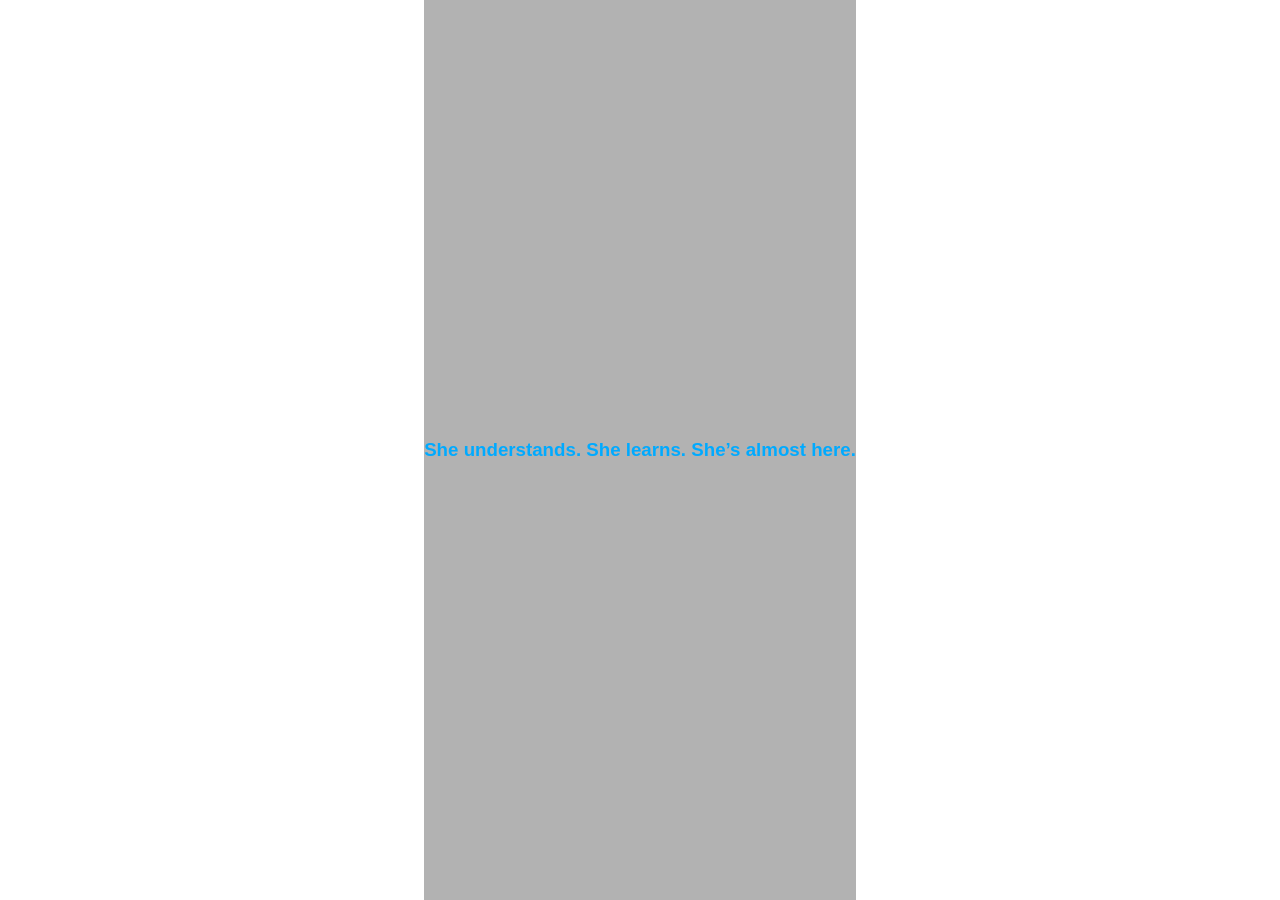
==== index.html @ 32226fca "Update index.html" ====
<!DOCTYPE html>
<html lang="hi">
<head>
  <meta charset="UTF-8" />
  <meta name="viewport" content="width=device-width, initial-scale=1.0"/>
  <style>
    html, body {
      margin: 0;
      padding: 0;
      height: 100%;
      font-family: 'Segoe UI', sans-serif;
      color: #00aaff;
      background: url('background.jpg') no-repeat center center fixed;
      background-size: cover;
      display: flex;
      justify-content: center;
      align-items: center;
      text-align: center;
      flex-direction: column;
      backdrop-filter: brightness(0.7);
    }

    h1 {
      font-size: 5rem;
      margin-bottom: 1rem;
    }

    p {
      font-size: 1.5rem;
      margin: 0.2rem;
    }
  </style>
</head>
<body>
  <h3>She understands. She learns. She’s almost here.</h3>
</body>
</html>
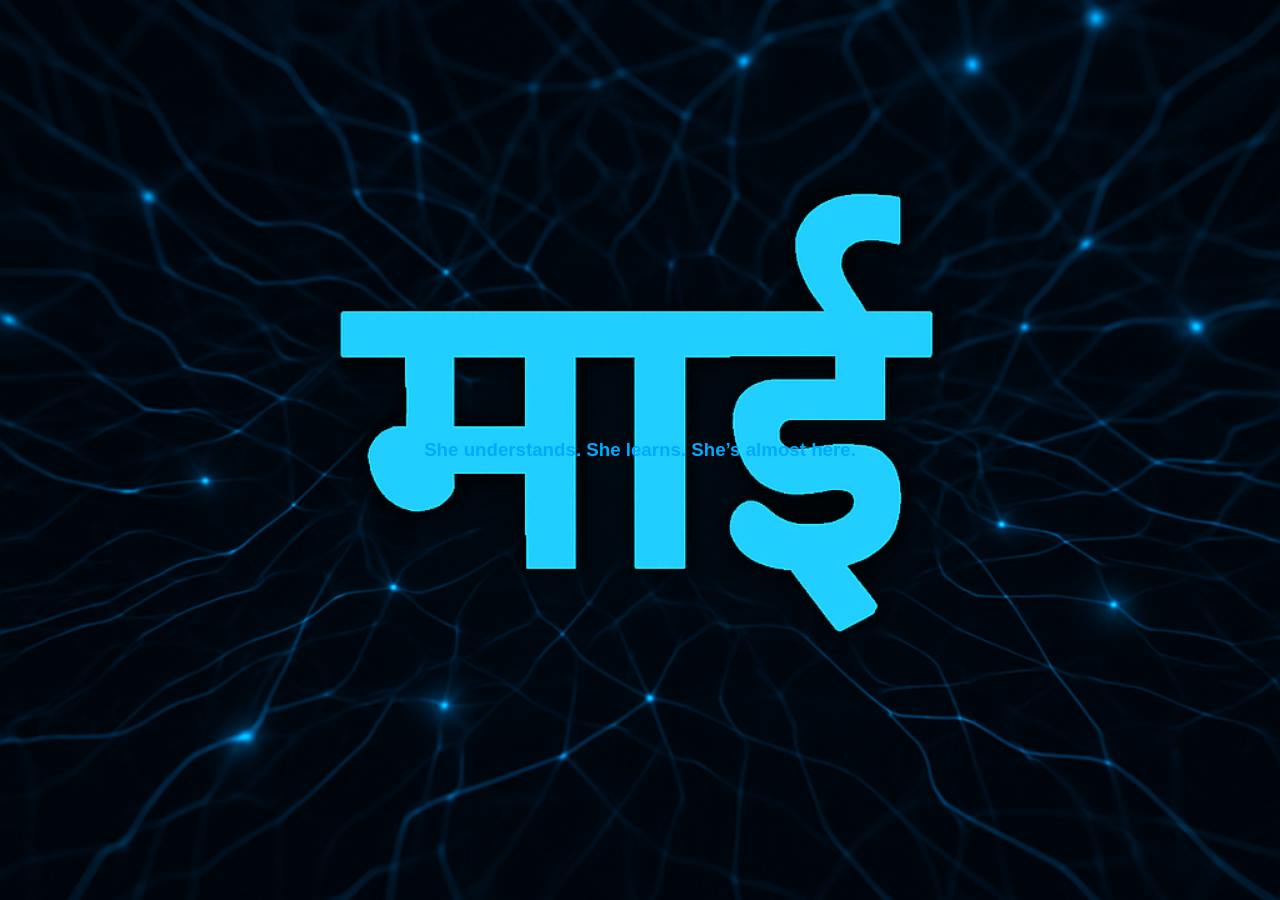
==== commit bf81fb8a: "Update index.html" ====
--- a/index.html
+++ b/index.html
@@ -10,7 +10,7 @@
       height: 100%;
       font-family: 'Segoe UI', sans-serif;
       color: #00aaff;
-      background: url('background.jpg') no-repeat center center fixed;
+      background: url('background.png') no-repeat center center fixed;
       background-size: cover;
       display: flex;
       justify-content: center;
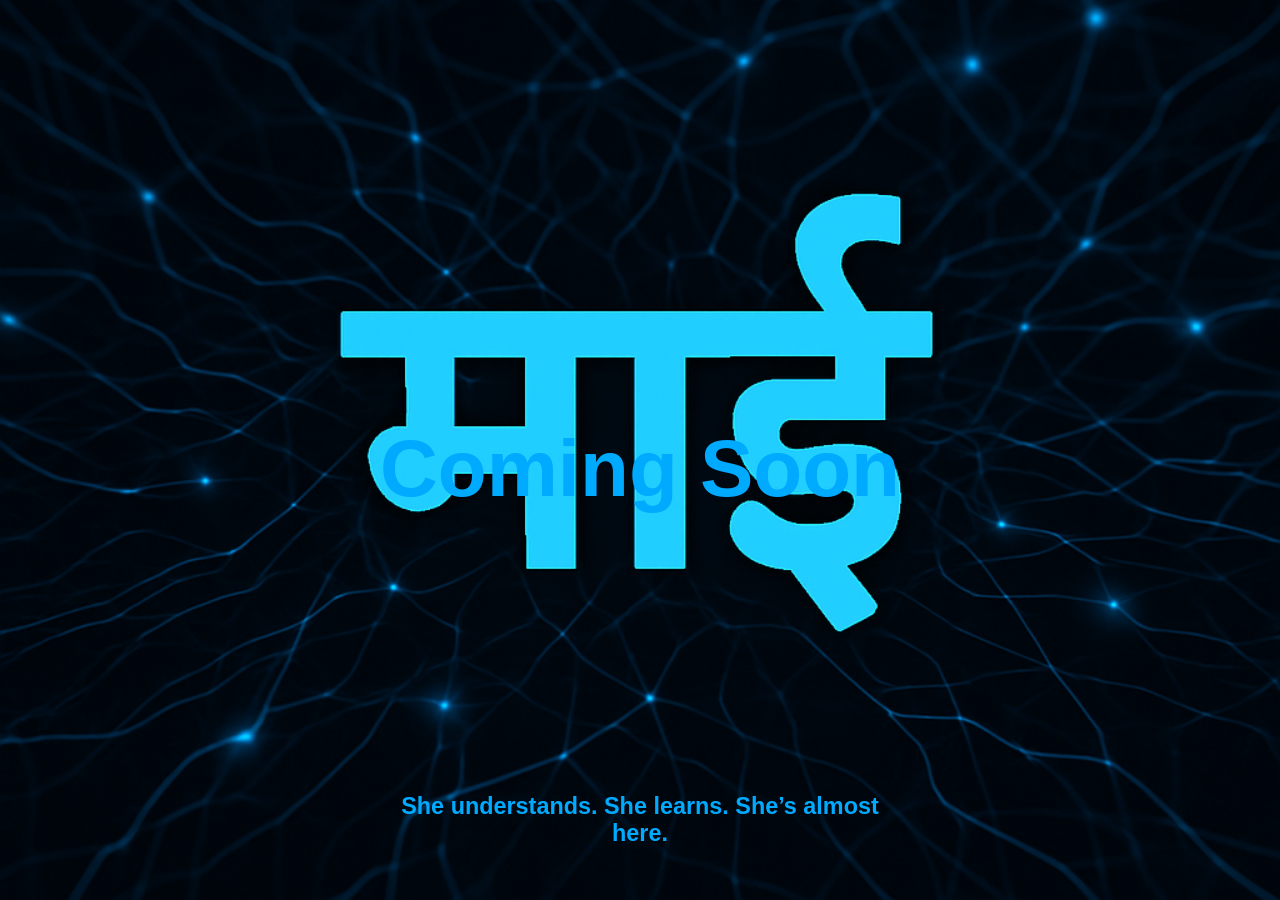
==== commit d81789b2: "Update index.html" ====
--- a/index.html
+++ b/index.html
@@ -13,11 +13,11 @@
       background: url('background.png') no-repeat center center fixed;
       background-size: cover;
       display: flex;
+      flex-direction: column;
       justify-content: center;
       align-items: center;
       text-align: center;
-      flex-direction: column;
-      backdrop-filter: brightness(0.7);
+      position: relative;
     }
 
     h1 {
@@ -29,9 +29,22 @@
       font-size: 1.5rem;
       margin: 0.2rem;
     }
+
+    .bottom-text {
+      position: absolute;
+      bottom: 30px;
+      width: 100%;
+      text-align: center;
+      font-size: 1.25rem;
+      color: #00aaff;
+    }
   </style>
 </head>
 <body>
-  <h3>She understands. She learns. She’s almost here.</h3>
+  <h1>Coming Soon</h1>
+  <div class="bottom-text">
+    <h3>She understands. She learns. She’s almost here.</h3>
+  </div>
 </body>
 </html>
+
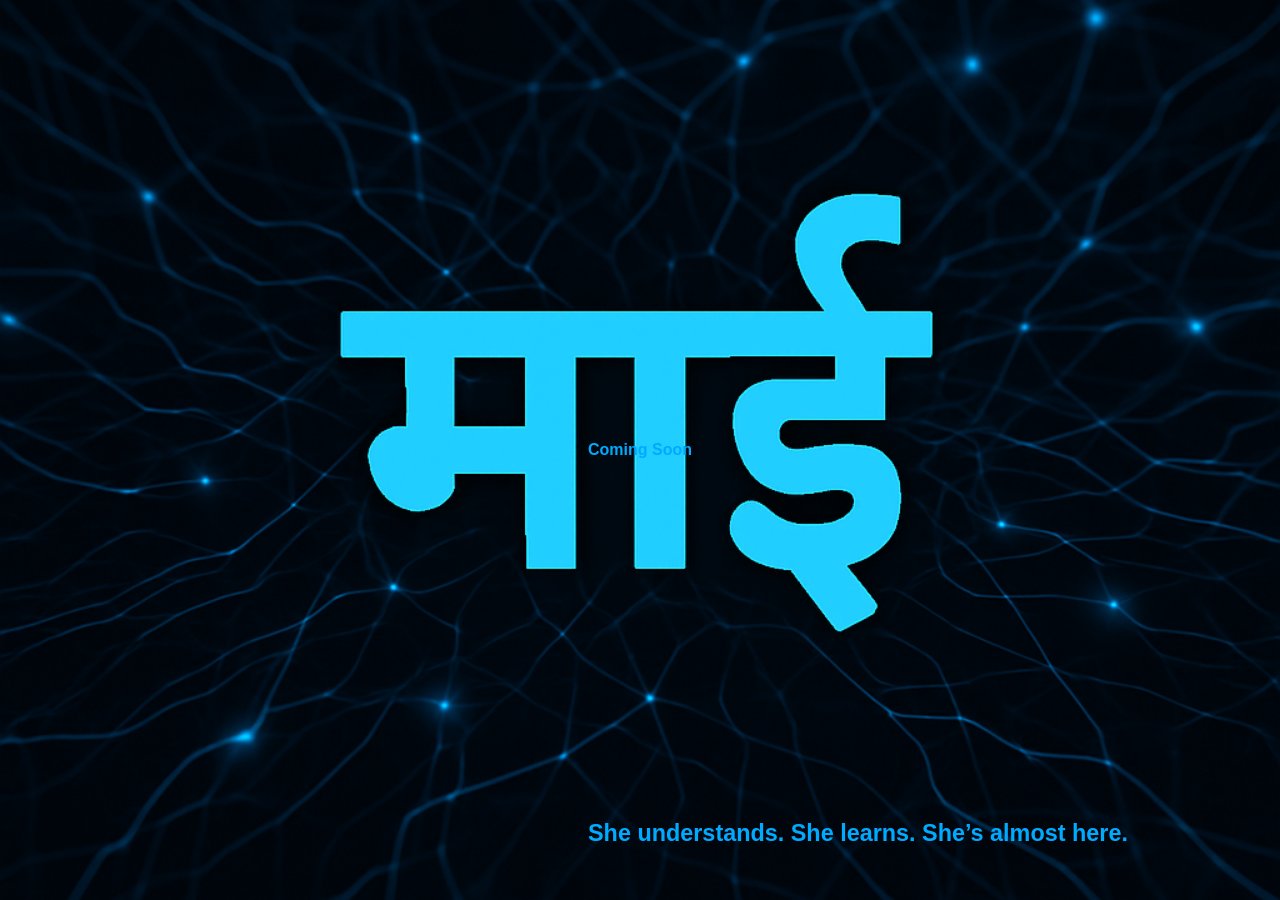
==== commit 6ad705bf: "Update index.html" ====
--- a/index.html
+++ b/index.html
@@ -37,14 +37,18 @@
       text-align: center;
       font-size: 1.25rem;
       color: #00aaff;
+      white-space: nowrap;
     }
   </style>
 </head>
 <body>
-  <h1>Coming Soon</h1>
+
+    <div class="top-text">
+    <h4>Coming Soon</h4>
+  </div>
+
   <div class="bottom-text">
     <h3>She understands. She learns. She’s almost here.</h3>
   </div>
 </body>
 </html>
-
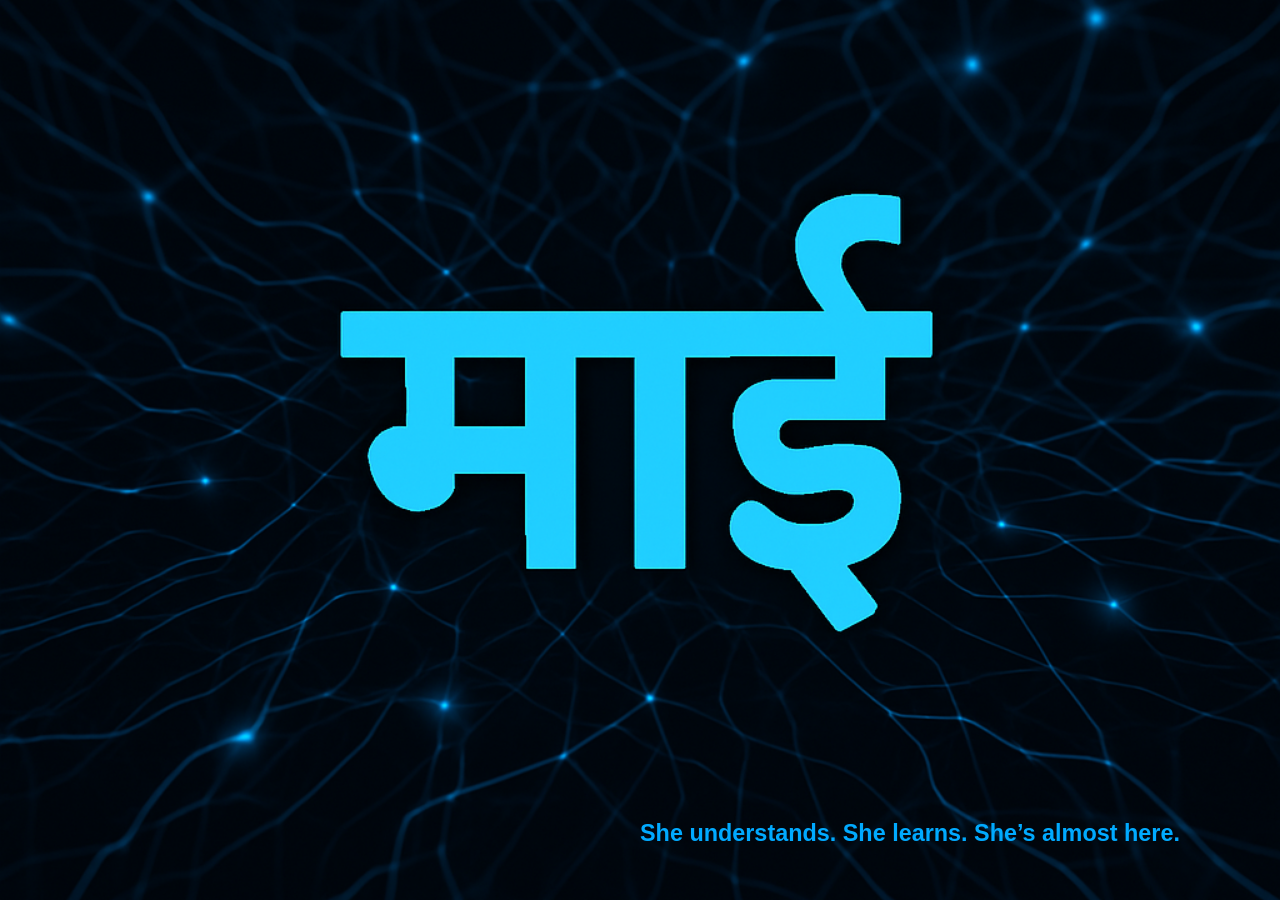
==== commit 6646a0b0: "Update index.html" ====
--- a/index.html
+++ b/index.html
@@ -42,11 +42,6 @@
   </style>
 </head>
 <body>
-
-    <div class="top-text">
-    <h4>Coming Soon</h4>
-  </div>
-
   <div class="bottom-text">
     <h3>She understands. She learns. She’s almost here.</h3>
   </div>
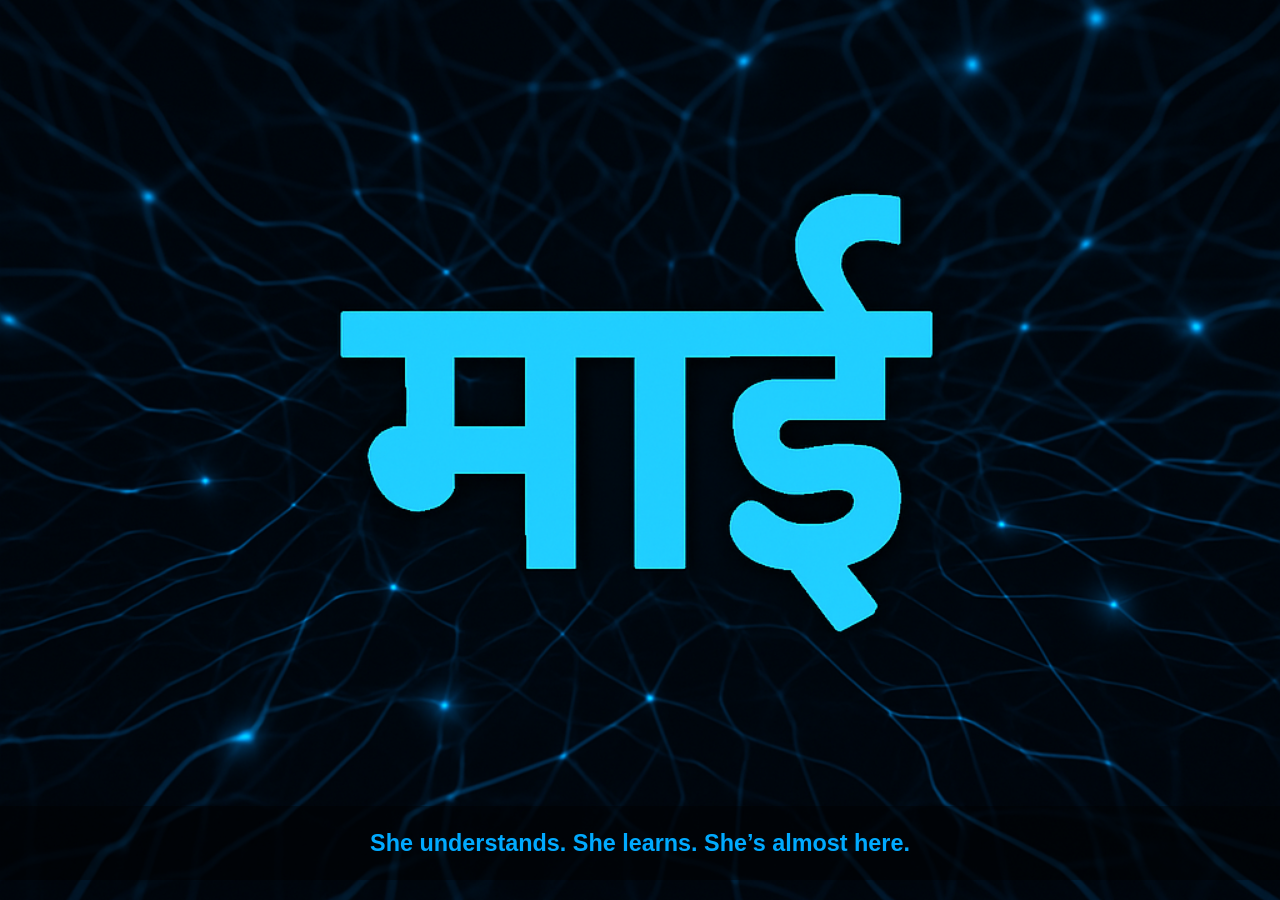
==== commit 0a5ca98e: "Update index.html" ====
--- a/index.html
+++ b/index.html
@@ -20,24 +20,23 @@
       position: relative;
     }
 
-    h1 {
-      font-size: 5rem;
-      margin-bottom: 1rem;
-    }
-
-    p {
-      font-size: 1.5rem;
-      margin: 0.2rem;
-    }
-
     .bottom-text {
-      position: absolute;
-      bottom: 30px;
+      position: fixed;
+      bottom: 20px;
       width: 100%;
       text-align: center;
       font-size: 1.25rem;
       color: #00aaff;
+      padding: 0 16px;
+      background: rgba(0, 0, 0, 0.4); /* Optional: subtle background for readability */
       white-space: nowrap;
+    }
+
+    @media (max-width: 600px) {
+      .bottom-text {
+        font-size: 1rem;
+        white-space: normal;
+      }
     }
   </style>
 </head>
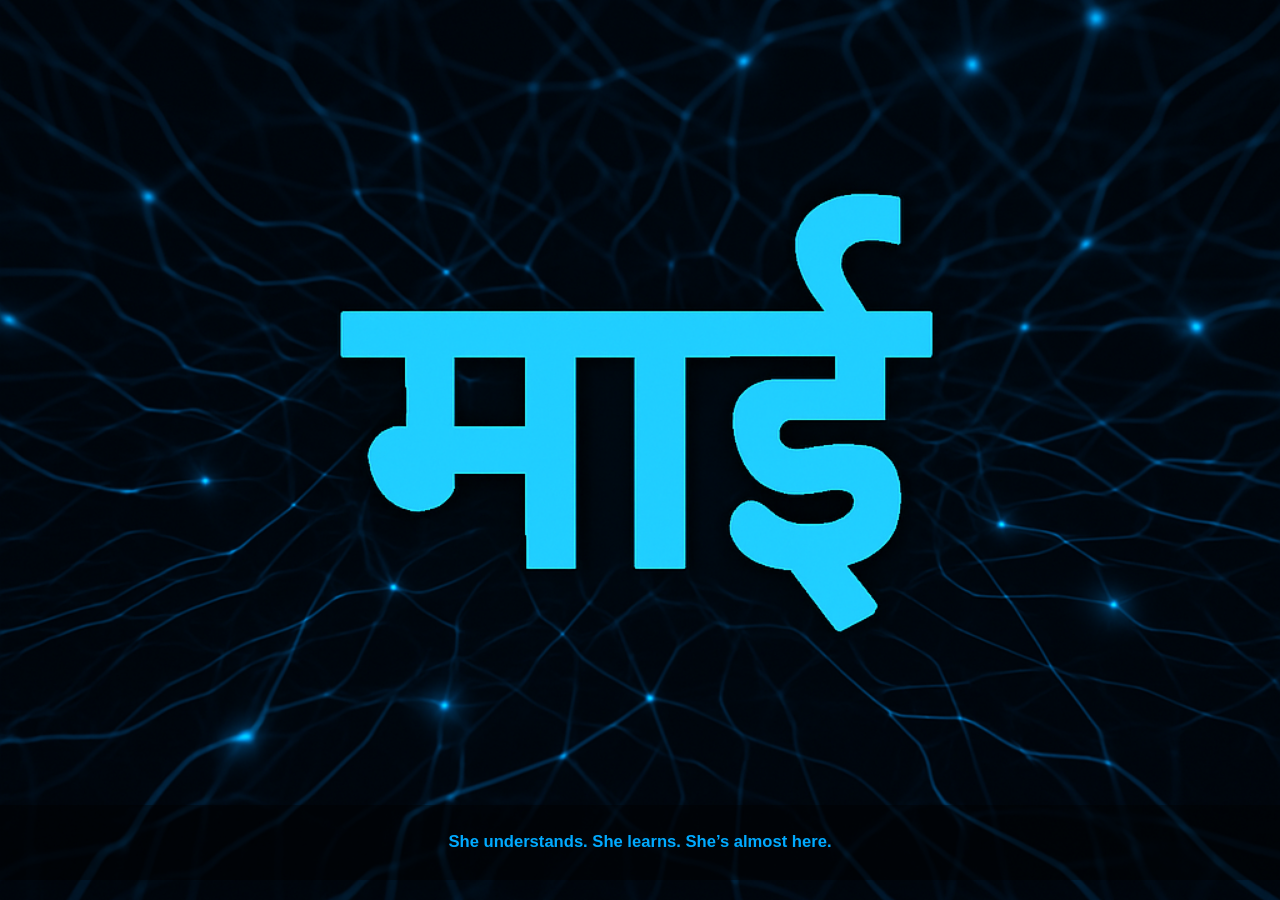
==== commit 72e16d69: "Update index.html" ====
--- a/index.html
+++ b/index.html
@@ -42,7 +42,7 @@
 </head>
 <body>
   <div class="bottom-text">
-    <h3>She understands. She learns. She’s almost here.</h3>
+    <h5>She understands. She learns. She’s almost here.</h5>
   </div>
 </body>
 </html>
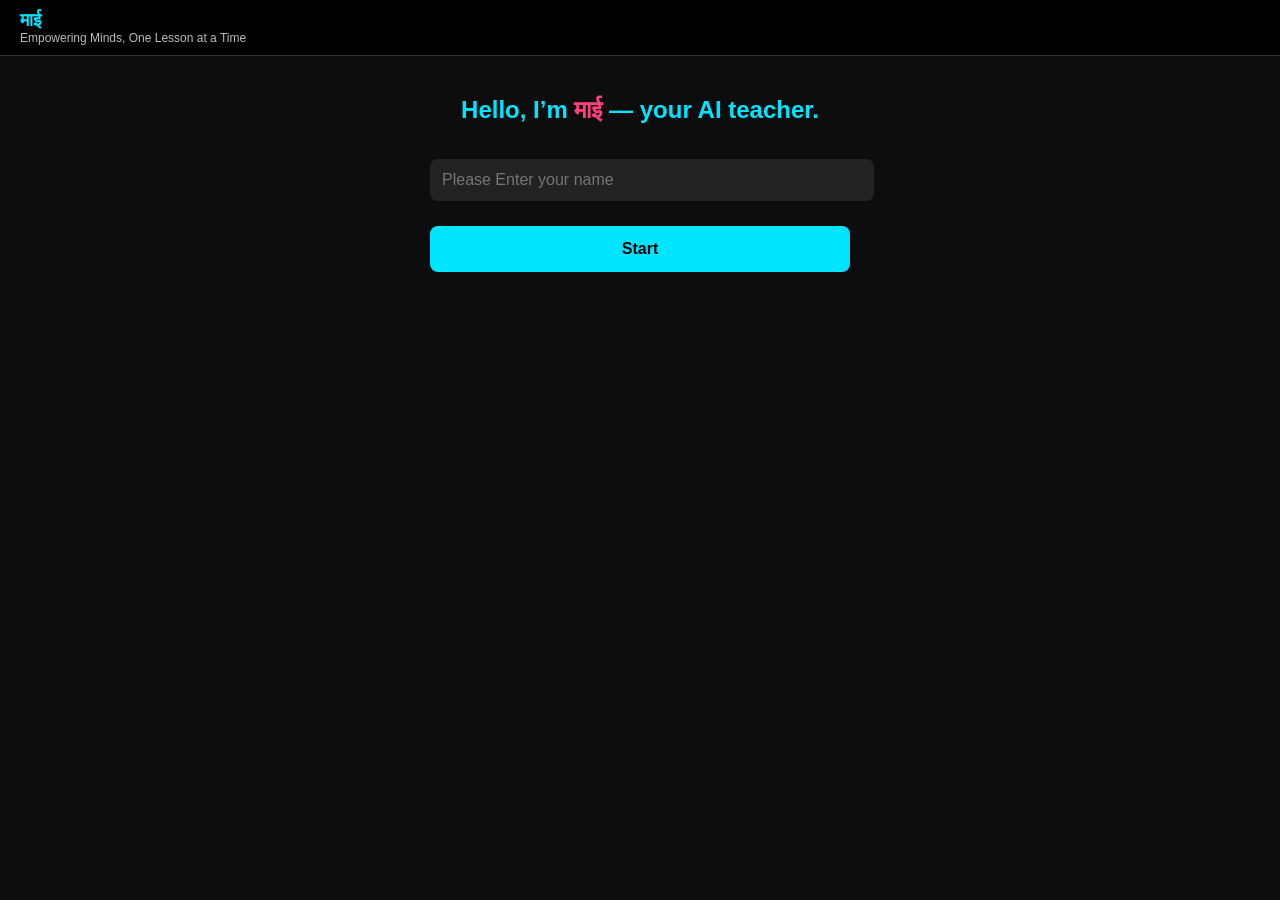
==== commit 1cad11e3: "Save local changes before rebase" ====
--- a/index.html
+++ b/index.html
@@ -1,48 +1,49 @@
 <!DOCTYPE html>
-<html lang="hi">
+<html lang="en">
 <head>
   <meta charset="UTF-8" />
+  <title>Maee - AI Boat ABC Game</title>
   <meta name="viewport" content="width=device-width, initial-scale=1.0"/>
-  <style>
-    html, body {
-      margin: 0;
-      padding: 0;
-      height: 100%;
-      font-family: 'Segoe UI', sans-serif;
-      color: #00aaff;
-      background: url('background.png') no-repeat center center fixed;
-      background-size: cover;
-      display: flex;
-      flex-direction: column;
-      justify-content: center;
-      align-items: center;
-      text-align: center;
-      position: relative;
-    }
-
-    .bottom-text {
-      position: fixed;
-      bottom: 20px;
-      width: 100%;
-      text-align: center;
-      font-size: 1.25rem;
-      color: #00aaff;
-      padding: 0 16px;
-      background: rgba(0, 0, 0, 0.4); /* Optional: subtle background for readability */
-      white-space: nowrap;
-    }
-
-    @media (max-width: 600px) {
-      .bottom-text {
-        font-size: 1rem;
-        white-space: normal;
-      }
-    }
-  </style>
+  <link rel="stylesheet" href="style.css" />
 </head>
 <body>
-  <div class="bottom-text">
-    <h5>She understands. She learns. She’s almost here.</h5>
+
+  <!-- Top Branding Bar -->
+  <header id="branding">
+    <div class="brand-name">माई</div>
+    <div class="brand-tagline">Empowering Minds, One Lesson at a Time</div>
+  </header>
+
+  <!-- Main Game Container -->
+  <div id="game-container">
+    
+    <!-- Start Screen -->
+    <div id="start-screen">
+      <h2>Hello, I’m <span class="mai-name">माई</span> — your AI teacher.</h2>
+      <input type="text" id="player-name" placeholder="Please Enter your name" />
+      <button onclick="startGame()">Start</button>
+    </div>
+
+    <!-- Game Screen -->
+    <div id="game-screen" style="display:none;">
+      <div id="question-area">
+        <div id="question"></div>
+      </div>
+
+      <div id="image-area">
+        <img id="image-display" src="" alt="Image" />
+      </div>
+
+      <div id="answer-area">
+        <div id="status">
+          <span class="dots">● ● ●</span> Listening...
+        </div>
+        <div id="result"></div>
+      </div>
+    </div>
+
   </div>
+
+  <script src="script.js"></script>
 </body>
 </html>
--- a/style.css
+++ b/style.css
@@ -0,0 +1,128 @@
+/* Reset */
+body {
+  margin: 0;
+  font-family: 'Arial', sans-serif;
+  background-color: #0d0d0d;
+  color: #fff;
+}
+
+/* Branding */
+#branding {
+  display: flex;
+  flex-direction: column;
+  padding: 10px 20px;
+  background-color: #000;
+  border-bottom: 1px solid #333;
+}
+
+.brand-name {
+  font-size: 18px;
+  font-weight: bold;
+  color: #00e5ff;
+}
+
+.brand-tagline {
+  font-size: 12px;
+  color: #bbb;
+}
+
+/* Main Container */
+#game-container {
+  padding: 10px 20px;
+  max-width: 420px;
+  margin: auto;
+  text-align: center;
+}
+
+/* Start Screen */
+#start-screen h2 {
+  margin-top: 30px;
+  color: #00e5ff;
+}
+
+input[type="text"] {
+  width: 100%;
+  padding: 12px;
+  font-size: 16px;
+  margin: 15px 0;
+  border: none;
+  border-radius: 8px;
+  background: #222;
+  color: #fff;
+}
+
+button {
+  width: 100%;
+  padding: 14px;
+  font-size: 16px;
+  background-color: #00e5ff;
+  color: #000;
+  border: none;
+  border-radius: 8px;
+  margin-top: 10px;
+  font-weight: bold;
+}
+
+/* Game Screen */
+#game-screen {
+  display: flex;
+  flex-direction: column;
+  align-items: center;
+  margin-top: 20px;
+}
+
+#question-area {
+  font-size: 22px;
+  font-weight: bold;
+  margin-bottom: 10px;
+  color: #ffcc00;
+}
+
+#image-area img {
+  width: 90%;
+  max-width: 320px;
+  height: auto;
+  border-radius: 12px;
+  margin: 15px 0;
+  border: 2px solid #555;
+}
+
+/* Answer / Status */
+#answer-area {
+  margin-top: 20px;
+  width: 100%;
+  text-align: center;
+}
+
+#status {
+  font-size: 18px;
+  color: #00e5ff;
+  display: flex;
+  justify-content: center;
+  align-items: center;
+  gap: 10px;
+}
+
+.dots {
+  animation: blink 1s infinite;
+  font-size: 22px;
+  color: #00e5ff;
+}
+
+@keyframes blink {
+  0%   { opacity: 0.2; }
+  50%  { opacity: 1; }
+  100% { opacity: 0.2; }
+}
+
+#result {
+  margin-top: 10px;
+  font-size: 18px;
+  color: #90ee90;
+}
+
+/* Mai Name */
+.mai-name {
+  color: #ff4081;
+  font-weight: bold;
+}
